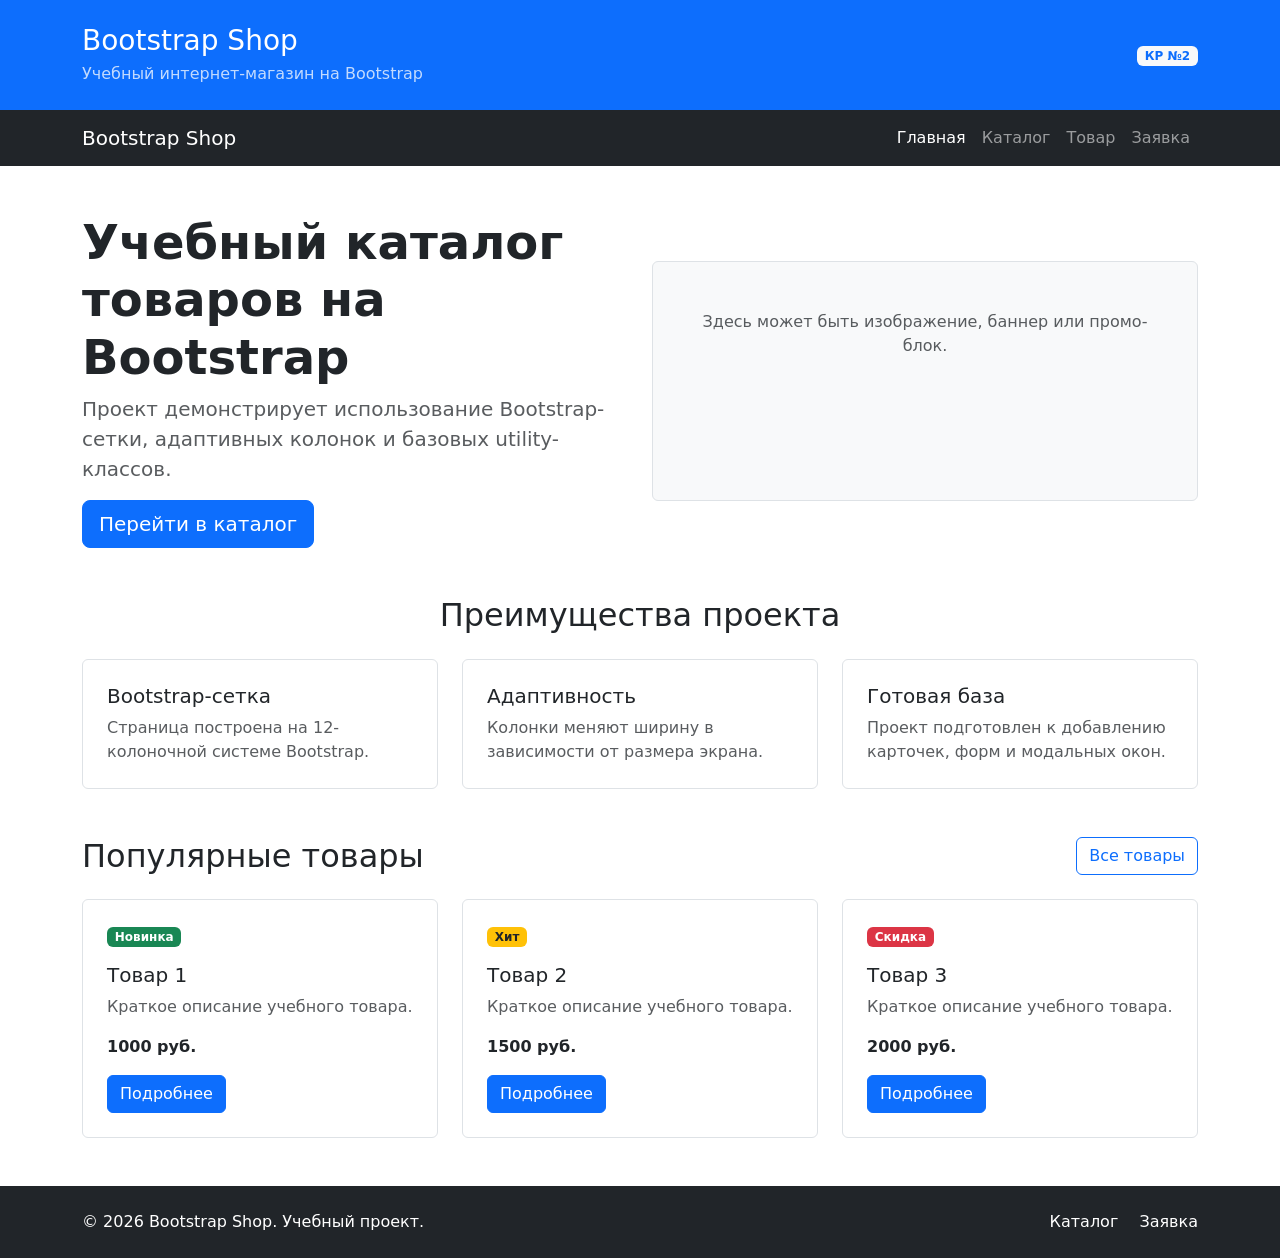
==== index.html @ 0a9c78da "feat: create Bootstrap grid homepage" ====
<!DOCTYPE html>
<html lang="ru">
<head>
  <meta charset="UTF-8">
  <meta name="viewport" content="width=device-width, initial-scale=1.0">
  <meta name="description" content="Главная страница учебного интернет-магазина на Bootstrap.">
  <title>Главная — Bootstrap Shop</title>
  <link
    href="https://cdn.jsdelivr.net/npm/bootstrap@5.3.3/dist/css/bootstrap.min.css"
    rel="stylesheet"
  >
  <link rel="stylesheet" href="css/custom.css">
</head>
<body>

  <header class="bg-primary text-white py-4">
    <div class="container">
      <div class="row align-items-center">
        <div class="col-12 col-md-8">
          <h1 class="h3 mb-1">Bootstrap Shop</h1>
          <p class="mb-0 opacity-75">Учебный интернет-магазин на Bootstrap</p>
        </div>
        <div class="col-12 col-md-4 text-md-end mt-3 mt-md-0">
          <span class="badge bg-light text-primary">КР №2</span>
        </div>
      </div>
    </div>
  </header>

  <nav class="navbar navbar-expand-lg navbar-dark bg-dark">
    <div class="container">
      <a class="navbar-brand" href="index.html">Bootstrap Shop</a>
      <button
        class="navbar-toggler"
        type="button"
        data-bs-toggle="collapse"
        data-bs-target="#mainNavbar"
        aria-controls="mainNavbar"
        aria-expanded="false"
        aria-label="Переключить навигацию"
      >
        <span class="navbar-toggler-icon"></span>
      </button>
      <div class="collapse navbar-collapse" id="mainNavbar">
        <ul class="navbar-nav ms-auto">
          <li class="nav-item">
            <a class="nav-link active" aria-current="page" href="index.html">Главная</a>
          </li>
          <li class="nav-item">
            <a class="nav-link" href="catalog.html">Каталог</a>
          </li>
          <li class="nav-item">
            <a class="nav-link" href="product.html">Товар</a>
          </li>
          <li class="nav-item">
            <a class="nav-link" href="order.html">Заявка</a>
          </li>
        </ul>
      </div>
    </div>
  </nav>

  <main>

    <!-- Hero-блок -->
    <section class="container my-5">
      <div class="row align-items-center g-4">
        <div class="col-12 col-lg-6">
          <h2 class="display-5 fw-bold">
            Учебный каталог товаров на Bootstrap
          </h2>
          <p class="lead text-muted">
            Проект демонстрирует использование Bootstrap-сетки,
            адаптивных колонок и базовых utility-классов.
          </p>
          <a class="btn btn-primary btn-lg" href="catalog.html">
            Перейти в каталог
          </a>
        </div>
        <div class="col-12 col-lg-6">
          <div class="placeholder-box p-5 bg-light border rounded text-center">
            <p class="mb-0 text-muted">
              Здесь может быть изображение, баннер или промо-блок.
            </p>
          </div>
        </div>
      </div>
    </section>

    <!-- Блок преимуществ -->
    <section class="container my-5">
      <h2 class="text-center mb-4">Преимущества проекта</h2>
      <div class="row g-4">
        <div class="col-12 col-md-4">
          <div class="p-4 border rounded h-100 bg-white">
            <h3 class="h5">Bootstrap-сетка</h3>
            <p class="mb-0 text-muted">
              Страница построена на 12-колоночной системе Bootstrap.
            </p>
          </div>
        </div>
        <div class="col-12 col-md-4">
          <div class="p-4 border rounded h-100 bg-white">
            <h3 class="h5">Адаптивность</h3>
            <p class="mb-0 text-muted">
              Колонки меняют ширину в зависимости от размера экрана.
            </p>
          </div>
        </div>
        <div class="col-12 col-md-4">
          <div class="p-4 border rounded h-100 bg-white">
            <h3 class="h5">Готовая база</h3>
            <p class="mb-0 text-muted">
              Проект подготовлен к добавлению карточек, форм
              и модальных окон.
            </p>
          </div>
        </div>
      </div>
    </section>

    <!-- Популярные товары -->
    <section class="container my-5">
      <div class="d-flex justify-content-between align-items-center mb-4">
        <h2 class="mb-0">Популярные товары</h2>
        <a class="btn btn-outline-primary" href="catalog.html">Все товары</a>
      </div>

      <div class="row g-4">
        <div class="col-12 col-md-6 col-lg-4">
          <div class="border rounded h-100 p-4">
            <span class="badge bg-success mb-3">Новинка</span>
            <h3 class="h5">Товар 1</h3>
            <p class="text-muted">Краткое описание учебного товара.</p>
            <p class="fw-bold mb-3">1000 руб.</p>
            <a class="btn btn-primary" href="product.html">Подробнее</a>
          </div>
        </div>

        <div class="col-12 col-md-6 col-lg-4">
          <div class="border rounded h-100 p-4">
            <span class="badge bg-warning text-dark mb-3">Хит</span>
            <h3 class="h5">Товар 2</h3>
            <p class="text-muted">Краткое описание учебного товара.</p>
            <p class="fw-bold mb-3">1500 руб.</p>
            <a class="btn btn-primary" href="product.html">Подробнее</a>
          </div>
        </div>

        <div class="col-12 col-md-6 col-lg-4">
          <div class="border rounded h-100 p-4">
            <span class="badge bg-danger mb-3">Скидка</span>
            <h3 class="h5">Товар 3</h3>
            <p class="text-muted">Краткое описание учебного товара.</p>
            <p class="fw-bold mb-3">2000 руб.</p>
            <a class="btn btn-primary" href="product.html">Подробнее</a>
          </div>
        </div>
      </div>
    </section>

  </main>

  <footer class="bg-dark text-white py-4 mt-5">
    <div class="container">
      <div class="row align-items-center g-3">
        <div class="col-12 col-md-6">
          <p class="mb-0">&copy; 2026 Bootstrap Shop. Учебный проект.</p>
        </div>
        <div class="col-12 col-md-6 text-md-end">
          <a class="text-white text-decoration-none me-3" href="catalog.html">Каталог</a>
          <a class="text-white text-decoration-none" href="order.html">Заявка</a>
        </div>
      </div>
    </div>
  </footer>

  <script
    src="https://cdn.jsdelivr.net/npm/bootstrap@5.3.3/dist/js/bootstrap.bundle.min.js"
  ></script>
</body>
</html>
---- css/custom.css ----
/* ===============================
   Custom CSS для проекта на Bootstrap
   Подключается ПОСЛЕ bootstrap.min.css,
   чтобы переопределять отдельные стили.
   =============================== */

body {
  min-height: 100vh;
}

/* Плейсхолдер для изображения / баннера
   в hero-блоке */
.placeholder-box {
  min-height: 240px;
}
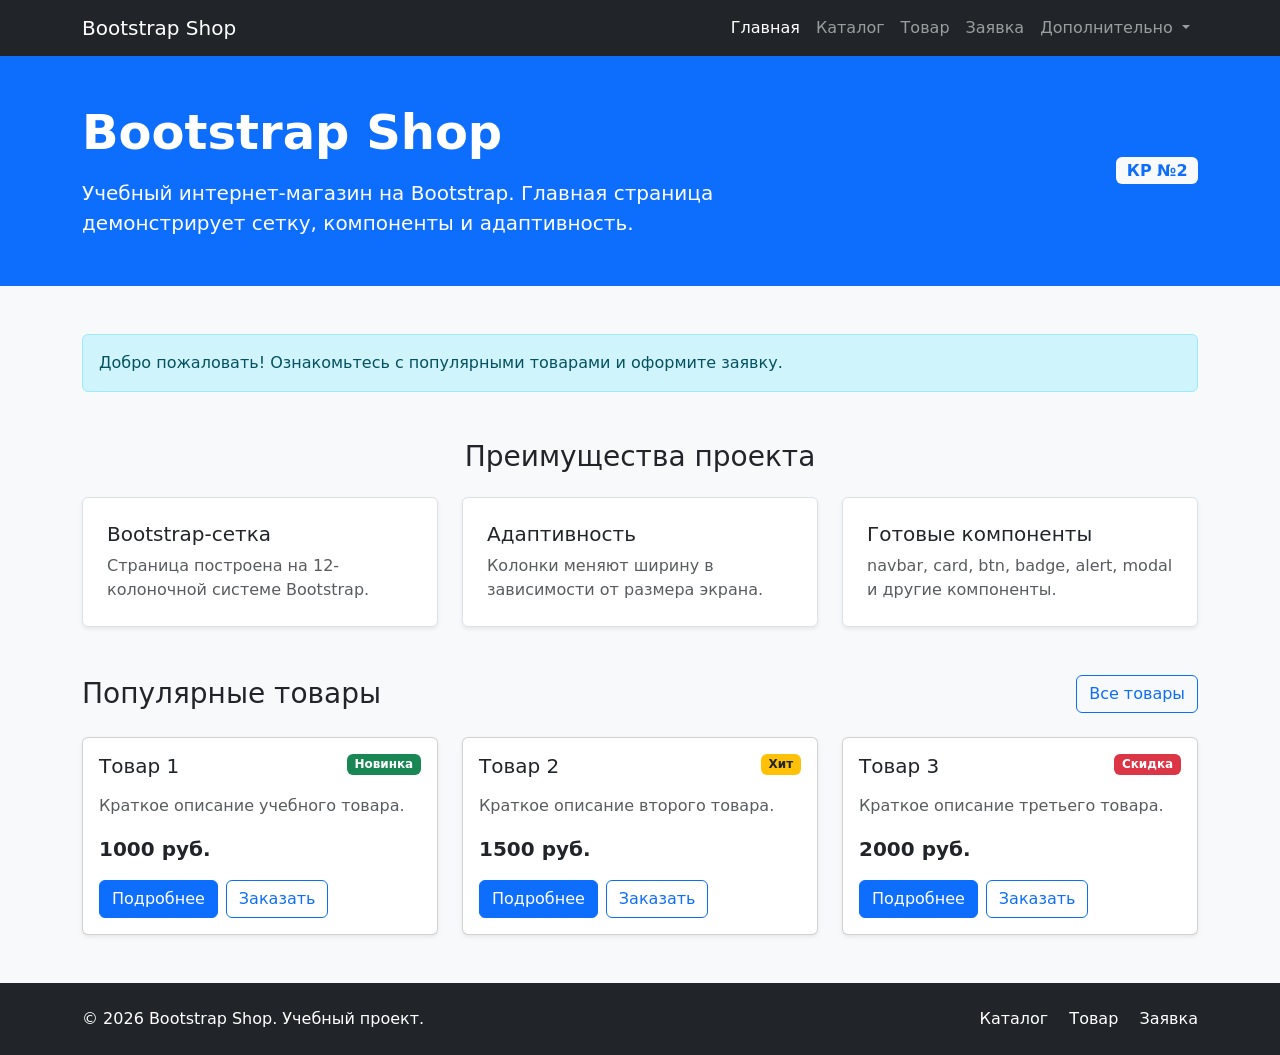
==== commit 3628ce44: "feat: add Bootstrap components pages" ====
--- a/index.html
+++ b/index.html
@@ -11,21 +11,7 @@
   >
   <link rel="stylesheet" href="css/custom.css">
 </head>
-<body>
-
-  <header class="bg-primary text-white py-4">
-    <div class="container">
-      <div class="row align-items-center">
-        <div class="col-12 col-md-8">
-          <h1 class="h3 mb-1">Bootstrap Shop</h1>
-          <p class="mb-0 opacity-75">Учебный интернет-магазин на Bootstrap</p>
-        </div>
-        <div class="col-12 col-md-4 text-md-end mt-3 mt-md-0">
-          <span class="badge bg-light text-primary">КР №2</span>
-        </div>
-      </div>
-    </div>
-  </header>
+<body class="bg-light">
 
   <nav class="navbar navbar-expand-lg navbar-dark bg-dark">
     <div class="container">
@@ -55,44 +41,57 @@
           <li class="nav-item">
             <a class="nav-link" href="order.html">Заявка</a>
           </li>
+          <li class="nav-item dropdown">
+            <a
+              class="nav-link dropdown-toggle"
+              href="#"
+              role="button"
+              data-bs-toggle="dropdown"
+              aria-expanded="false"
+            >
+              Дополнительно
+            </a>
+            <ul class="dropdown-menu">
+              <li><a class="dropdown-item" href="catalog.html">Все товары</a></li>
+              <li><a class="dropdown-item" href="order.html">Оформить заявку</a></li>
+              <li><a class="dropdown-item" href="index.html#popular">Популярное</a></li>
+            </ul>
+          </li>
         </ul>
       </div>
     </div>
   </nav>
 
+  <header class="bg-primary text-white py-5">
+    <div class="container">
+      <div class="row align-items-center g-4">
+        <div class="col-12 col-lg-8">
+          <h1 class="display-5 fw-bold mb-3">Bootstrap Shop</h1>
+          <p class="lead mb-0">
+            Учебный интернет-магазин на Bootstrap.
+            Главная страница демонстрирует сетку, компоненты и адаптивность.
+          </p>
+        </div>
+        <div class="col-12 col-lg-4 text-lg-end">
+          <span class="badge bg-light text-primary fs-6">КР №2</span>
+        </div>
+      </div>
+    </div>
+  </header>
+
   <main>
 
-    <!-- Hero-блок -->
     <section class="container my-5">
-      <div class="row align-items-center g-4">
-        <div class="col-12 col-lg-6">
-          <h2 class="display-5 fw-bold">
-            Учебный каталог товаров на Bootstrap
-          </h2>
-          <p class="lead text-muted">
-            Проект демонстрирует использование Bootstrap-сетки,
-            адаптивных колонок и базовых utility-классов.
-          </p>
-          <a class="btn btn-primary btn-lg" href="catalog.html">
-            Перейти в каталог
-          </a>
-        </div>
-        <div class="col-12 col-lg-6">
-          <div class="placeholder-box p-5 bg-light border rounded text-center">
-            <p class="mb-0 text-muted">
-              Здесь может быть изображение, баннер или промо-блок.
-            </p>
-          </div>
-        </div>
+      <div class="alert alert-info" role="alert">
+        Добро пожаловать! Ознакомьтесь с популярными товарами и оформите заявку.
       </div>
     </section>
 
-    <!-- Блок преимуществ -->
-    <section class="container my-5">
-      <h2 class="text-center mb-4">Преимущества проекта</h2>
+    <section class="container my-5" id="advantages">
+      <h2 class="h3 text-center mb-4">Преимущества проекта</h2>
       <div class="row g-4">
         <div class="col-12 col-md-4">
-          <div class="p-4 border rounded h-100 bg-white">
+          <div class="p-4 border rounded h-100 bg-white shadow-sm">
             <h3 class="h5">Bootstrap-сетка</h3>
             <p class="mb-0 text-muted">
               Страница построена на 12-колоночной системе Bootstrap.
@@ -100,7 +99,7 @@
           </div>
         </div>
         <div class="col-12 col-md-4">
-          <div class="p-4 border rounded h-100 bg-white">
+          <div class="p-4 border rounded h-100 bg-white shadow-sm">
             <h3 class="h5">Адаптивность</h3>
             <p class="mb-0 text-muted">
               Колонки меняют ширину в зависимости от размера экрана.
@@ -108,52 +107,92 @@
           </div>
         </div>
         <div class="col-12 col-md-4">
-          <div class="p-4 border rounded h-100 bg-white">
-            <h3 class="h5">Готовая база</h3>
+          <div class="p-4 border rounded h-100 bg-white shadow-sm">
+            <h3 class="h5">Готовые компоненты</h3>
             <p class="mb-0 text-muted">
-              Проект подготовлен к добавлению карточек, форм
-              и модальных окон.
+              navbar, card, btn, badge, alert, modal и другие компоненты.
             </p>
           </div>
         </div>
       </div>
     </section>
 
-    <!-- Популярные товары -->
-    <section class="container my-5">
+    <section class="container my-5" id="popular">
       <div class="d-flex justify-content-between align-items-center mb-4">
-        <h2 class="mb-0">Популярные товары</h2>
+        <h2 class="h3 mb-0">Популярные товары</h2>
         <a class="btn btn-outline-primary" href="catalog.html">Все товары</a>
       </div>
 
       <div class="row g-4">
         <div class="col-12 col-md-6 col-lg-4">
-          <div class="border rounded h-100 p-4">
-            <span class="badge bg-success mb-3">Новинка</span>
-            <h3 class="h5">Товар 1</h3>
-            <p class="text-muted">Краткое описание учебного товара.</p>
-            <p class="fw-bold mb-3">1000 руб.</p>
-            <a class="btn btn-primary" href="product.html">Подробнее</a>
+          <div class="card h-100 shadow-sm">
+            <div class="card-body d-flex flex-column">
+              <div class="d-flex justify-content-between align-items-start mb-3">
+                <h3 class="card-title h5 mb-0">Товар 1</h3>
+                <span class="badge bg-success">Новинка</span>
+              </div>
+              <p class="card-text text-muted">Краткое описание учебного товара.</p>
+              <p class="fw-bold fs-5 mt-auto">1000 руб.</p>
+              <div class="d-flex gap-2">
+                <a class="btn btn-primary" href="product.html">Подробнее</a>
+                <button
+                  class="btn btn-outline-primary"
+                  type="button"
+                  data-bs-toggle="modal"
+                  data-bs-target="#orderModal"
+                >
+                  Заказать
+                </button>
+              </div>
+            </div>
           </div>
         </div>
 
         <div class="col-12 col-md-6 col-lg-4">
-          <div class="border rounded h-100 p-4">
-            <span class="badge bg-warning text-dark mb-3">Хит</span>
-            <h3 class="h5">Товар 2</h3>
-            <p class="text-muted">Краткое описание учебного товара.</p>
-            <p class="fw-bold mb-3">1500 руб.</p>
-            <a class="btn btn-primary" href="product.html">Подробнее</a>
+          <div class="card h-100 shadow-sm">
+            <div class="card-body d-flex flex-column">
+              <div class="d-flex justify-content-between align-items-start mb-3">
+                <h3 class="card-title h5 mb-0">Товар 2</h3>
+                <span class="badge bg-warning text-dark">Хит</span>
+              </div>
+              <p class="card-text text-muted">Краткое описание второго товара.</p>
+              <p class="fw-bold fs-5 mt-auto">1500 руб.</p>
+              <div class="d-flex gap-2">
+                <a class="btn btn-primary" href="product.html">Подробнее</a>
+                <button
+                  class="btn btn-outline-primary"
+                  type="button"
+                  data-bs-toggle="modal"
+                  data-bs-target="#orderModal"
+                >
+                  Заказать
+                </button>
+              </div>
+            </div>
           </div>
         </div>
 
         <div class="col-12 col-md-6 col-lg-4">
-          <div class="border rounded h-100 p-4">
-            <span class="badge bg-danger mb-3">Скидка</span>
-            <h3 class="h5">Товар 3</h3>
-            <p class="text-muted">Краткое описание учебного товара.</p>
-            <p class="fw-bold mb-3">2000 руб.</p>
-            <a class="btn btn-primary" href="product.html">Подробнее</a>
+          <div class="card h-100 shadow-sm">
+            <div class="card-body d-flex flex-column">
+              <div class="d-flex justify-content-between align-items-start mb-3">
+                <h3 class="card-title h5 mb-0">Товар 3</h3>
+                <span class="badge bg-danger">Скидка</span>
+              </div>
+              <p class="card-text text-muted">Краткое описание третьего товара.</p>
+              <p class="fw-bold fs-5 mt-auto">2000 руб.</p>
+              <div class="d-flex gap-2">
+                <a class="btn btn-primary" href="product.html">Подробнее</a>
+                <button
+                  class="btn btn-outline-primary"
+                  type="button"
+                  data-bs-toggle="modal"
+                  data-bs-target="#orderModal"
+                >
+                  Заказать
+                </button>
+              </div>
+            </div>
           </div>
         </div>
       </div>
@@ -169,11 +208,61 @@
         </div>
         <div class="col-12 col-md-6 text-md-end">
           <a class="text-white text-decoration-none me-3" href="catalog.html">Каталог</a>
+          <a class="text-white text-decoration-none me-3" href="product.html">Товар</a>
           <a class="text-white text-decoration-none" href="order.html">Заявка</a>
         </div>
       </div>
     </div>
   </footer>
+
+  <div
+    class="modal fade"
+    id="orderModal"
+    tabindex="-1"
+    aria-labelledby="orderModalLabel"
+    aria-hidden="true"
+  >
+    <div class="modal-dialog">
+      <div class="modal-content">
+        <div class="modal-header">
+          <h2 class="modal-title h5" id="orderModalLabel">Быстрая заявка</h2>
+          <button
+            type="button"
+            class="btn-close"
+            data-bs-dismiss="modal"
+            aria-label="Закрыть"
+          ></button>
+        </div>
+        <div class="modal-body">
+          <p class="text-muted">
+            Оставьте контактные данные, и менеджер свяжется с вами.
+          </p>
+          <form>
+            <div class="mb-3">
+              <label for="modal-name" class="form-label">Имя</label>
+              <input id="modal-name" type="text" class="form-control" required>
+            </div>
+            <div class="mb-3">
+              <label for="modal-phone" class="form-label">Телефон</label>
+              <input id="modal-phone" type="tel" class="form-control" required>
+            </div>
+            <div class="form-check mb-3">
+              <input id="modal-agree" class="form-check-input" type="checkbox" required>
+              <label class="form-check-label" for="modal-agree">
+                Согласен на обработку данных
+              </label>
+            </div>
+          </form>
+        </div>
+        <div class="modal-footer">
+          <button type="button" class="btn btn-secondary" data-bs-dismiss="modal">
+            Закрыть
+          </button>
+          <button type="button" class="btn btn-primary">Отправить</button>
+        </div>
+      </div>
+    </div>
+  </div>
 
   <script
     src="https://cdn.jsdelivr.net/npm/bootstrap@5.3.3/dist/js/bootstrap.bundle.min.js"
--- a/css/custom.css
+++ b/css/custom.css
@@ -1,15 +1,25 @@
 /* ===============================
    Custom CSS для проекта на Bootstrap
-   Подключается ПОСЛЕ bootstrap.min.css,
-   чтобы переопределять отдельные стили.
+   Подключается ПОСЛЕ bootstrap.min.css.
+   Здесь только минимальные доработки.
    =============================== */
 
 body {
   min-height: 100vh;
 }
 
-/* Плейсхолдер для изображения / баннера
-   в hero-блоке */
+/* Плейсхолдер изображения в hero-блоке */
 .placeholder-box {
   min-height: 240px;
+}
+
+/* Плейсхолдер изображения в карточке товара */
+.placeholder-image {
+  min-height: 320px;
+}
+
+/* Ограничение высоты изображения в карточке */
+.card-img-top {
+  height: 180px;
+  object-fit: cover;
 }
